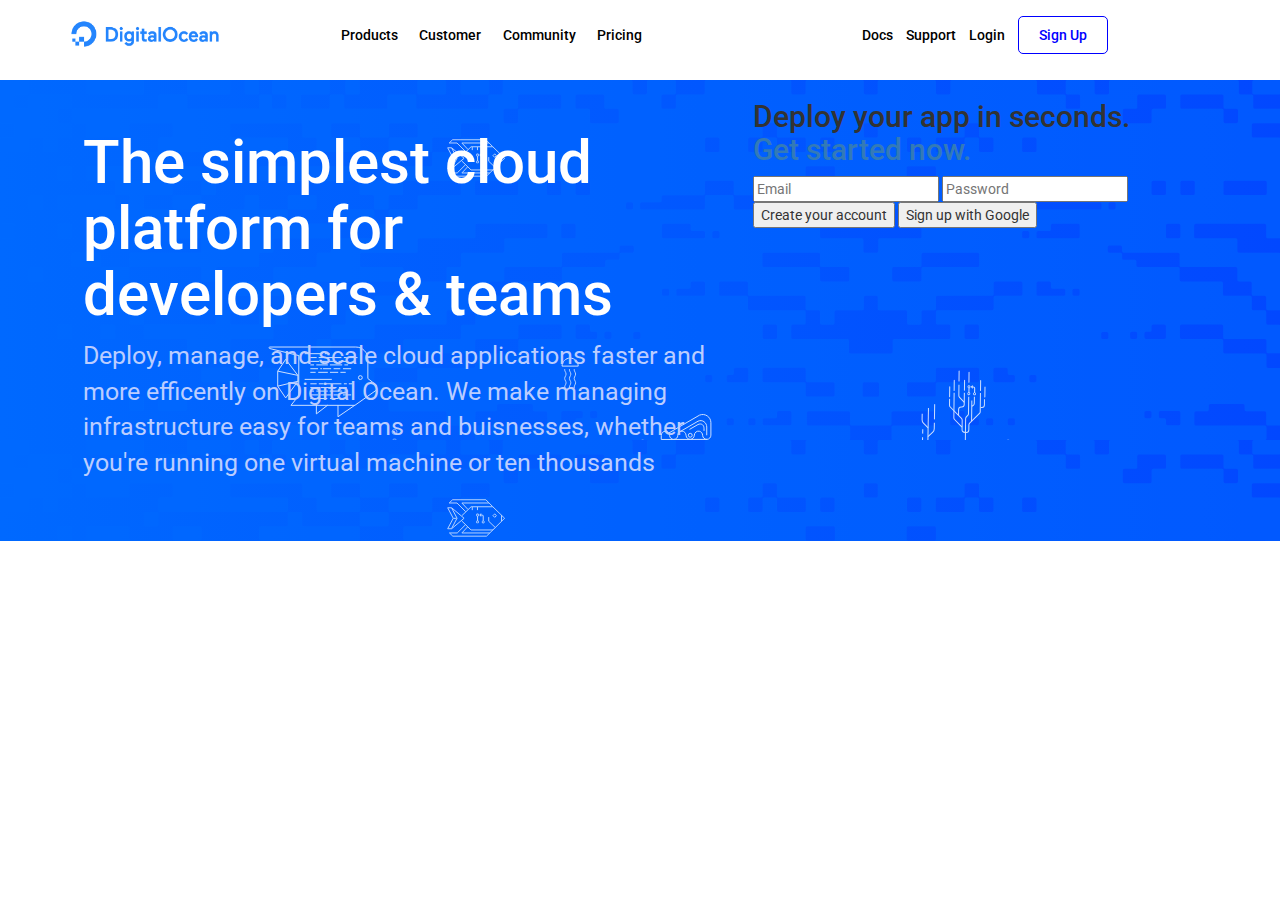
==== test.html @ c1fd53ab "Corretta navbar responsive" ====
<!DOCTYPE html>
<html lang="en">
<head>
  <meta charset="UTF-8">
  <meta name="viewport" content="width=device-width, initial-scale=1.0">
  <meta http-equiv="X-UA-Compatible" content="ie=edge">
  <link rel="stylesheet" href="https://maxcdn.bootstrapcdn.com/bootstrap/3.3.7/css/bootstrap.min.css" integrity="sha384-BVYiiSIFeK1dGmJRAkycuHAHRg32OmUcww7on3RYdg4Va+PmSTsz/K68vbdEjh4u" crossorigin="anonymous">
  <link rel="stylesheet" href="https://cdnjs.cloudflare.com/ajax/libs/font-awesome/5.15.2/css/all.min.css" integrity="sha512-HK5fgLBL+xu6dm/Ii3z4xhlSUyZgTT9tuc/hSrtw6uzJOvgRr2a9jyxxT1ely+B+xFAmJKVSTbpM/CuL7qxO8w==" crossorigin="anonymous" />
  <link rel="preconnect" href="https://fonts.gstatic.com">
  <link href="https://fonts.googleapis.com/css2?family=Roboto:wght@300;400;500;700&display=swap" rel="stylesheet">
  <link rel="stylesheet" href="css/test.css">


  <title>Document</title>
</head>
<body>
  <!-- intestazione -->
    <header>
      <!-- barra di navigazione -->
      <div class="container" id="navbar_fixed">
          <div class="row">
            <!-- colonna logo -->
            <div class="col-xs-2">
              <div class="logo_header">
                <img src="img/logo.png" alt="">
              </div>
            </div>
            <!-- /colonna logo -->
            <!-- colonna della first nav -->
            <div class="col-md-5">
              <nav class="first__nav hidden-xs hidden-sm">
                <ul class='list-inline hidden-sm hidden-xs'>
                  <li><a href="#">Products <i class="fas fa-chevron-down"></i></a></li>
                  <li><a href="#">Customer</a></li>
                  <li><a href="#">Community <i class="fas fa-chevron-down"></i></a></li>
                  <li><a href="#">Pricing</a></li>
                </ul>
              </nav>
            </div>
            <!-- /colonna della first nav -->
            <!-- colonna della secondary nav -->
            <div class=" col-xs-10 col-md-4">
              <nav class="secondary__nav ">
                <ul class='list-inline hidden-sm hidden-xs'>
                  <li><a href="#">Docs</a></li>
                  <li><a href="#">Support <i class="fas fa-chevron-down"></i></a></li>
                  <li><a href="#">Login</a></li>
                  <li><a href="#" id="sign_btn">Sign Up</a></li>
                </ul>
                <div class="menu_mobile  visible-xs visible-sm hidden-md hidden-lg">
                  <button type="button" name="button" id="btn_mobile"><i class="fas fa-bars"></i></button>
                </div>
              </nav>
            </div>
            <!-- /colonna della secondary nav -->
          </div>
        </div>

        <!--/ barra di navigazione -->
        <!-- hero -->

      <div class="hero">
        <div class="container">
          <div class="row">
            <div class="col-xs-12 col-sm-7 col-md-7">
              <div class="hero_titles">
                <h1>The simplest cloud platform for developers & teams</h1>
                <p>Deploy, manage, and scale cloud applications faster and more efficently on Digital Ocean. We make managing infrastructure easy for teams and buisnesses, whether you're running one virtual machine or ten thousands</p>
              </div>

              </div>
            <div class="col-xs-12 col-sm-5 col-md-5">
              <div class="get_started">
                <h2>Deploy your app in seconds. <br> <a href="#">Get started now.</a></h2>
                <form>
                  <input type="email" name="email" placeholder="Email">
                  <input type="password" name="password" placeholder="Password">
                  <button type="button" id="create_btn" name="button">Create your account</button>
                  <button type="button" id="google_btn" name="button">Sign up with Google</button>
                </form>
              </div>
            </div>
          </div>
        </div>
      </div>
      <!-- /hero -->
    </header>
    <!-- /intestazione -->
  </body>
  </html>
---- css/test.css ----
body {
  font-family: 'Roboto', sans-serif;
}

/* typo */

h1 {
  font-size: 60px;
  color: white;
}

h4 {
  color: #031C4E;
  font-size: 18px;
}
P {
  font-size: 25px;
}
/* intestazione */



.logo_header {
  max-width: 150px;
  display: inline-block;
  margin-top: 20px
}
.logo_header img {
  max-width: 100%;
}
.first__nav {
  display: inline-block;
  text-align: center;
  width: 100%

}

.first__nav li  {
  padding: 0 2%;
}

.first__nav li a, .secondary__nav li a {
  color: #000;
  text-decoration: none;
  font-weight: 500;
  line-height: 70px;
}


.secondary__nav {
  text-align: right;
}


#sign_btn {
  border: 1px solid blue;
  padding: 10px 20px;
  border-radius: 5px;
  color: blue;
}

#sign_btn:hover {
  background-color: blue;
  color: #fff;
}

.menu_mobile {
  display: inline-block;
  padding: 20px 0;
}

#btn_mobile {
  background-color: transparent;
  border: none;
  color: blue;
  font-size: 20px;
}
/* /intestazione */

/* hero  */

.hero {
  background-color: #0069ff;
  background-image: url('../img/bg-home-hero-3-bb4b33b77274db09b969f629ad81c4d5.svg');
  background-size: contain;
  padding-bottom: 50px;
}

.hero_titles {
  margin-top: 50px;
  padding: 0 2%;
}

.hero_titles p {
  color: #BBCDFF;
}
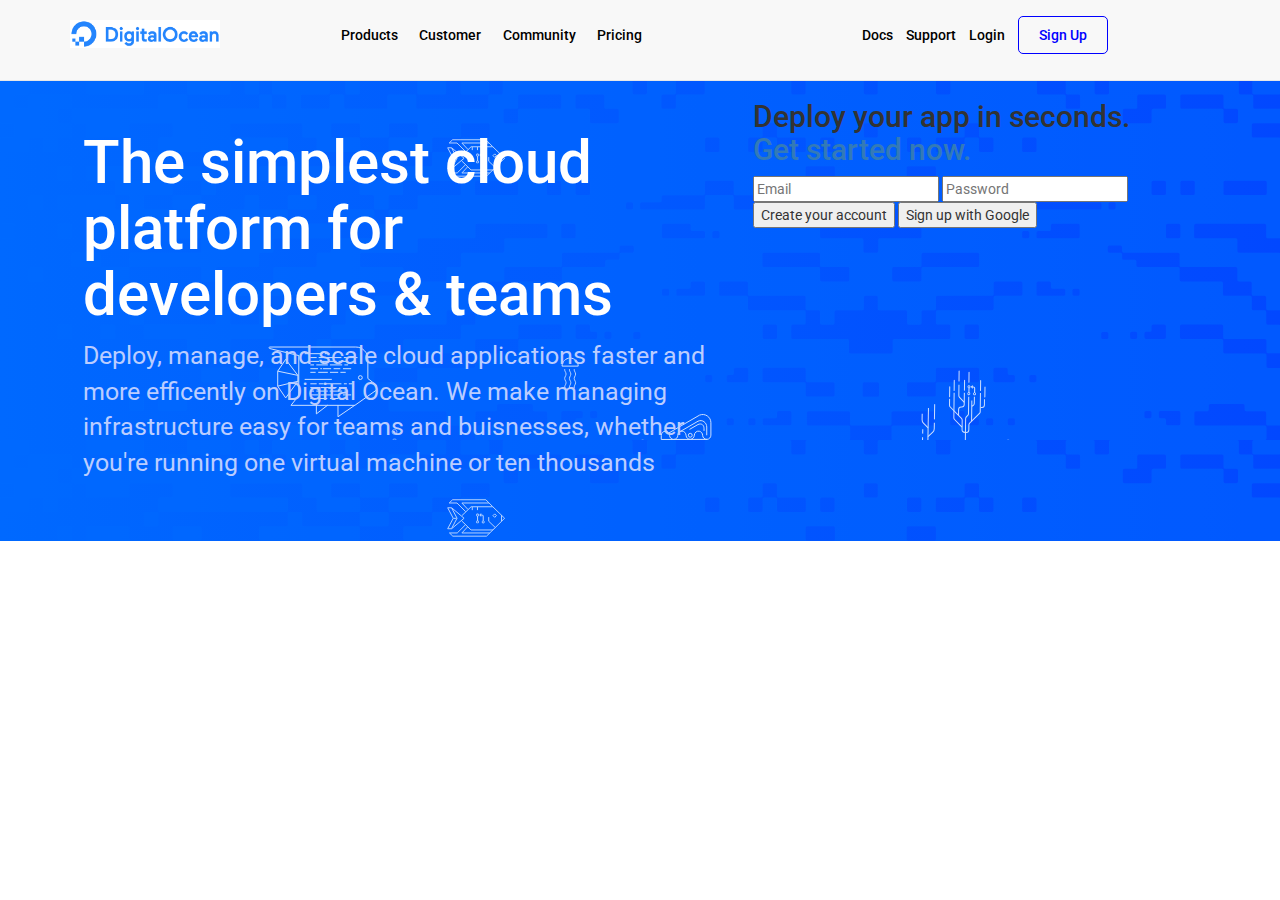
==== commit 4f0747dc: "aggiunta navbar fissa" ====
--- a/test.html
+++ b/test.html
@@ -16,45 +16,48 @@
 <body>
   <!-- intestazione -->
     <header>
+
       <!-- barra di navigazione -->
-      <div class="container" id="navbar_fixed">
-          <div class="row">
-            <!-- colonna logo -->
-            <div class="col-xs-2">
-              <div class="logo_header">
-                <img src="img/logo.png" alt="">
+      <nav class="navbar navbar-default navbar-fixed-top">
+        <div class="container" id="navbar_fixed">
+            <div class="row">
+              <!-- colonna logo -->
+              <div class="col-xs-2">
+                <div class="logo_header">
+                  <img src="img/logo.png" alt="">
+                </div>
               </div>
+              <!-- /colonna logo -->
+              <!-- colonna della first nav -->
+              <div class="col-md-5">
+                <nav class="first__nav hidden-xs hidden-sm">
+                  <ul class='list-inline hidden-sm hidden-xs'>
+                    <li><a href="#">Products <i class="fas fa-chevron-down"></i></a></li>
+                    <li><a href="#">Customer</a></li>
+                    <li><a href="#">Community <i class="fas fa-chevron-down"></i></a></li>
+                    <li><a href="#">Pricing</a></li>
+                  </ul>
+                </nav>
+              </div>
+              <!-- /colonna della first nav -->
+              <!-- colonna della secondary nav -->
+              <div class=" col-xs-10 col-md-4">
+                <nav class="secondary__nav ">
+                  <ul class='list-inline hidden-sm hidden-xs'>
+                    <li><a href="#">Docs</a></li>
+                    <li><a href="#">Support <i class="fas fa-chevron-down"></i></a></li>
+                    <li><a href="#">Login</a></li>
+                    <li><a href="#" id="sign_btn">Sign Up</a></li>
+                  </ul>
+                  <div class="menu_mobile  visible-xs visible-sm hidden-md hidden-lg">
+                    <button type="button" name="button" id="btn_mobile"><i class="fas fa-bars"></i></button>
+                  </div>
+                </nav>
+              </div>
+              <!-- /colonna della secondary nav -->
             </div>
-            <!-- /colonna logo -->
-            <!-- colonna della first nav -->
-            <div class="col-md-5">
-              <nav class="first__nav hidden-xs hidden-sm">
-                <ul class='list-inline hidden-sm hidden-xs'>
-                  <li><a href="#">Products <i class="fas fa-chevron-down"></i></a></li>
-                  <li><a href="#">Customer</a></li>
-                  <li><a href="#">Community <i class="fas fa-chevron-down"></i></a></li>
-                  <li><a href="#">Pricing</a></li>
-                </ul>
-              </nav>
-            </div>
-            <!-- /colonna della first nav -->
-            <!-- colonna della secondary nav -->
-            <div class=" col-xs-10 col-md-4">
-              <nav class="secondary__nav ">
-                <ul class='list-inline hidden-sm hidden-xs'>
-                  <li><a href="#">Docs</a></li>
-                  <li><a href="#">Support <i class="fas fa-chevron-down"></i></a></li>
-                  <li><a href="#">Login</a></li>
-                  <li><a href="#" id="sign_btn">Sign Up</a></li>
-                </ul>
-                <div class="menu_mobile  visible-xs visible-sm hidden-md hidden-lg">
-                  <button type="button" name="button" id="btn_mobile"><i class="fas fa-bars"></i></button>
-                </div>
-              </nav>
-            </div>
-            <!-- /colonna della secondary nav -->
           </div>
-        </div>
+        </nav>
 
         <!--/ barra di navigazione -->
         <!-- hero -->
--- a/css/test.css
+++ b/css/test.css
@@ -18,7 +18,17 @@
 }
 /* intestazione */
 
+#nav__bar_white {
+  background-color: white;
+}
 
+.nav__bar {
+  position: fixed;
+  top: 0;
+  right: 0;
+  z-index: 20;
+  background-color: white;
+}
 
 .logo_header {
   max-width: 150px;
@@ -84,6 +94,7 @@
   background-image: url('../img/bg-home-hero-3-bb4b33b77274db09b969f629ad81c4d5.svg');
   background-size: contain;
   padding-bottom: 50px;
+  margin-top: 80px;
 }
 
 .hero_titles {
